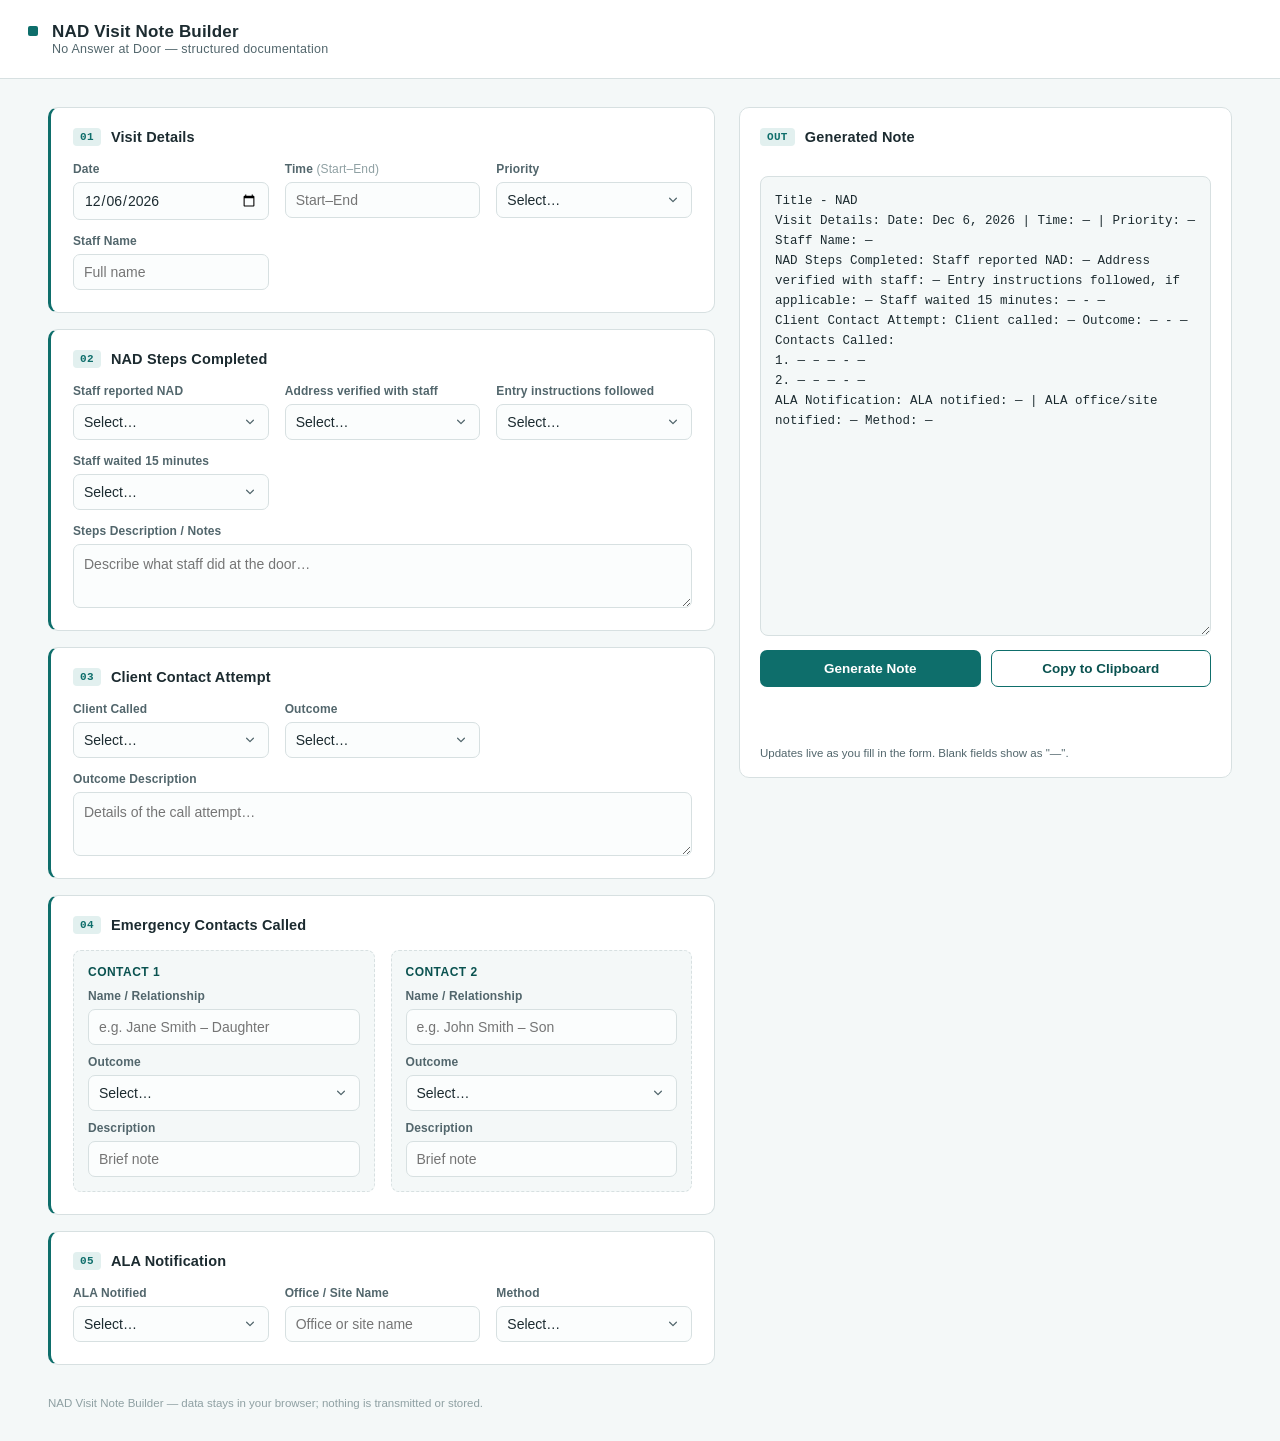
==== index.html @ 93c6d4fe "Add NAD Visit Note Builder HTML application" ====
<!DOCTYPE html>
<html lang="en">
<head>
<meta charset="UTF-8">
<meta name="viewport" content="width=device-width, initial-scale=1.0">
<title>NAD Visit Note Builder</title>
<style>
  :root {
    --ink: #1c2b30;
    --ink-soft: #52666c;
    --line: #d7e0e1;
    --line-soft: #e8eeee;
    --paper: #f4f8f8;
    --card: #ffffff;
    --accent: #0e6e6b;
    --accent-dark: #0a5250;
    --accent-soft: #e2f0ef;
    --amber: #b5762b;
    --focus: #1a8f8b;
    --mono: "SFMono-Regular", Consolas, "Liberation Mono", Menlo, monospace;
    --sans: -apple-system, BlinkMacSystemFont, "Segoe UI", Roboto, "Helvetica Neue", Arial, sans-serif;
  }

  * { box-sizing: border-box; }

  html, body {
    margin: 0;
    padding: 0;
    background: var(--paper);
    color: var(--ink);
    font-family: var(--sans);
    -webkit-font-smoothing: antialiased;
  }

  body {
    min-height: 100vh;
  }

  header.app-header {
    background: var(--card);
    border-bottom: 1px solid var(--line);
    padding: 22px 28px;
    display: flex;
    align-items: baseline;
    gap: 14px;
    position: sticky;
    top: 0;
    z-index: 20;
  }

  header.app-header .mark {
    width: 10px;
    height: 10px;
    border-radius: 2px;
    background: var(--accent);
    flex-shrink: 0;
    transform: translateY(-1px);
  }

  header.app-header h1 {
    font-size: 17px;
    font-weight: 700;
    letter-spacing: 0.01em;
    margin: 0;
  }

  header.app-header .sub {
    font-size: 12.5px;
    color: var(--ink-soft);
    letter-spacing: 0.02em;
  }

  main {
    max-width: 1240px;
    margin: 0 auto;
    padding: 28px;
    display: grid;
    grid-template-columns: minmax(0, 1.15fr) minmax(360px, 0.85fr);
    gap: 24px;
    align-items: start;
  }

  form {
    display: flex;
    flex-direction: column;
    gap: 16px;
  }

  section.card {
    background: var(--card);
    border: 1px solid var(--line);
    border-radius: 10px;
    padding: 20px 22px 22px;
    position: relative;
    border-left: 3px solid var(--accent);
  }

  .eyebrow {
    display: flex;
    align-items: center;
    gap: 10px;
    margin-bottom: 16px;
  }

  .eyebrow .num {
    font-family: var(--mono);
    font-size: 11px;
    font-weight: 700;
    color: var(--accent);
    background: var(--accent-soft);
    border-radius: 4px;
    padding: 3px 7px;
    letter-spacing: 0.03em;
  }

  .eyebrow h2 {
    font-size: 14.5px;
    font-weight: 700;
    margin: 0;
    letter-spacing: 0.01em;
  }

  .field-grid {
    display: grid;
    grid-template-columns: repeat(auto-fit, minmax(190px, 1fr));
    gap: 14px 16px;
  }

  .field {
    display: flex;
    flex-direction: column;
    gap: 6px;
    min-width: 0;
  }

  .field.full {
    grid-column: 1 / -1;
  }

  .field label {
    font-size: 12px;
    font-weight: 600;
    color: var(--ink-soft);
    letter-spacing: 0.01em;
  }

  .field .hint {
    font-weight: 400;
    color: #8fa0a3;
    text-transform: none;
  }

  input[type="text"],
  input[type="date"],
  select,
  textarea {
    font-family: var(--sans);
    font-size: 14px;
    color: var(--ink);
    background: #fbfdfd;
    border: 1px solid var(--line);
    border-radius: 7px;
    padding: 9px 10px;
    width: 100%;
    transition: border-color 0.15s ease, box-shadow 0.15s ease, background 0.15s ease;
  }

  textarea {
    resize: vertical;
    min-height: 64px;
    line-height: 1.45;
  }

  input:hover, select:hover, textarea:hover {
    border-color: #b7c6c7;
  }

  input:focus, select:focus, textarea:focus {
    outline: none;
    border-color: var(--focus);
    background: #ffffff;
    box-shadow: 0 0 0 3px rgba(26, 143, 139, 0.14);
  }

  select {
    appearance: none;
    -webkit-appearance: none;
    background-image: url("data:image/svg+xml;utf8,<svg xmlns='http://www.w3.org/2000/svg' viewBox='0 0 20 20' fill='%2352666c'><path fill-rule='evenodd' d='M5.23 7.21a.75.75 0 011.06.02L10 10.94l3.71-3.71a.75.75 0 111.06 1.06l-4.24 4.25a.75.75 0 01-1.06 0L5.21 8.29a.75.75 0 01.02-1.08z' clip-rule='evenodd'/></svg>");
    background-repeat: no-repeat;
    background-position: right 10px center;
    background-size: 16px;
    padding-right: 30px;
    cursor: pointer;
  }

  .contact-pair {
    display: grid;
    grid-template-columns: repeat(auto-fit, minmax(300px, 1fr));
    gap: 16px;
  }

  .contact-block {
    background: var(--paper);
    border: 1px dashed var(--line);
    border-radius: 8px;
    padding: 14px;
    display: flex;
    flex-direction: column;
    gap: 10px;
  }

  .contact-block .contact-title {
    font-size: 12px;
    font-weight: 700;
    color: var(--accent-dark);
    text-transform: uppercase;
    letter-spacing: 0.04em;
  }

  /* Output panel */
  .output-col {
    position: sticky;
    top: 92px;
    display: flex;
    flex-direction: column;
    gap: 14px;
  }

  .output-panel {
    background: var(--card);
    border: 1px solid var(--line);
    border-radius: 10px;
    padding: 20px 20px 18px;
    display: flex;
    flex-direction: column;
    gap: 14px;
  }

  .output-panel .eyebrow h2 { font-size: 14.5px; }

  #noteOutput {
    width: 100%;
    min-height: 460px;
    max-height: 640px;
    font-family: var(--mono);
    font-size: 12.5px;
    line-height: 1.6;
    color: var(--ink);
    background: #0f2323;
    background: var(--paper);
    border: 1px solid var(--line);
    border-radius: 8px;
    padding: 14px;
    white-space: pre-wrap;
    resize: vertical;
  }

  #noteOutput:focus {
    outline: none;
    border-color: var(--focus);
    box-shadow: 0 0 0 3px rgba(26, 143, 139, 0.14);
  }

  .btn-row {
    display: flex;
    gap: 10px;
    flex-wrap: wrap;
  }

  button {
    font-family: var(--sans);
    font-size: 13.5px;
    font-weight: 600;
    border-radius: 7px;
    padding: 10px 16px;
    border: 1px solid transparent;
    cursor: pointer;
    transition: transform 0.08s ease, background 0.15s ease, border-color 0.15s ease;
    flex: 1;
  }

  button:active { transform: translateY(1px); }

  .btn-primary {
    background: var(--accent);
    color: #ffffff;
  }

  .btn-primary:hover { background: var(--accent-dark); }

  .btn-secondary {
    background: #ffffff;
    color: var(--accent-dark);
    border-color: var(--accent);
  }

  .btn-secondary:hover { background: var(--accent-soft); }

  button:focus-visible, select:focus-visible, input:focus-visible, textarea:focus-visible {
    outline: 3px solid var(--focus);
    outline-offset: 1px;
  }

  .copy-feedback {
    font-size: 12.5px;
    font-weight: 600;
    color: var(--accent-dark);
    background: var(--accent-soft);
    border: 1px solid var(--accent);
    border-radius: 6px;
    padding: 8px 10px;
    text-align: center;
    opacity: 0;
    transform: translateY(-4px);
    transition: opacity 0.18s ease, transform 0.18s ease;
    pointer-events: none;
  }

  .copy-feedback.show {
    opacity: 1;
    transform: translateY(0);
  }

  .status-note {
    font-size: 11.5px;
    color: var(--ink-soft);
  }

  footer {
    max-width: 1240px;
    margin: 0 auto;
    padding: 4px 28px 32px;
    font-size: 11.5px;
    color: #8fa0a3;
  }

  @media (max-width: 920px) {
    main {
      grid-template-columns: 1fr;
      padding: 18px;
      gap: 18px;
    }
    .output-col {
      position: static;
    }
    header.app-header {
      padding: 16px 18px;
    }
    #noteOutput {
      min-height: 320px;
    }
  }

  @media (prefers-reduced-motion: reduce) {
    * { transition: none !important; }
  }
</style>
</head>
<body>

<header class="app-header">
  <span class="mark" aria-hidden="true"></span>
  <div>
    <h1>NAD Visit Note Builder</h1>
    <div class="sub">No Answer at Door — structured documentation</div>
  </div>
</header>

<main>
  <form id="nadForm" autocomplete="off">

    <section class="card">
      <div class="eyebrow"><span class="num">01</span><h2>Visit Details</h2></div>
      <div class="field-grid">
        <div class="field">
          <label for="visitDate">Date</label>
          <input type="date" id="visitDate" name="visitDate">
        </div>
        <div class="field">
          <label for="visitTime">Time <span class="hint">(Start–End)</span></label>
          <input type="text" id="visitTime" name="visitTime" placeholder="Start–End">
        </div>
        <div class="field">
          <label for="priority">Priority</label>
          <select id="priority" name="priority">
            <option value="">Select…</option>
            <option>P1</option>
            <option>P2</option>
            <option>P3</option>
            <option>ESS</option>
            <option>LPN</option>
          </select>
        </div>
        <div class="field">
          <label for="staffName">Staff Name</label>
          <input type="text" id="staffName" name="staffName" placeholder="Full name">
        </div>
      </div>
    </section>

    <section class="card">
      <div class="eyebrow"><span class="num">02</span><h2>NAD Steps Completed</h2></div>
      <div class="field-grid">
        <div class="field">
          <label for="nadReported">Staff reported NAD</label>
          <select id="nadReported" name="nadReported">
            <option value="">Select…</option>
            <option>Yes</option>
            <option>No</option>
          </select>
        </div>
        <div class="field">
          <label for="addressVerified">Address verified with staff</label>
          <select id="addressVerified" name="addressVerified">
            <option value="">Select…</option>
            <option>Yes</option>
            <option>No</option>
          </select>
        </div>
        <div class="field">
          <label for="entryInstructions">Entry instructions followed</label>
          <select id="entryInstructions" name="entryInstructions">
            <option value="">Select…</option>
            <option>Yes</option>
            <option>No</option>
            <option>N/A</option>
          </select>
        </div>
        <div class="field">
          <label for="waited15">Staff waited 15 minutes</label>
          <select id="waited15" name="waited15">
            <option value="">Select…</option>
            <option>Yes</option>
            <option>No</option>
            <option>Unable to confirm</option>
          </select>
        </div>
        <div class="field full">
          <label for="stepsNotes">Steps Description / Notes</label>
          <textarea id="stepsNotes" name="stepsNotes" placeholder="Describe what staff did at the door…"></textarea>
        </div>
      </div>
    </section>

    <section class="card">
      <div class="eyebrow"><span class="num">03</span><h2>Client Contact Attempt</h2></div>
      <div class="field-grid">
        <div class="field">
          <label for="clientCalled">Client Called</label>
          <select id="clientCalled" name="clientCalled">
            <option value="">Select…</option>
            <option>Yes</option>
            <option>No</option>
          </select>
        </div>
        <div class="field">
          <label for="clientOutcome">Outcome</label>
          <select id="clientOutcome" name="clientOutcome">
            <option value="">Select…</option>
            <option>Answered</option>
            <option>No answer</option>
            <option>VM left</option>
            <option>Unable to leave VM</option>
          </select>
        </div>
        <div class="field full">
          <label for="clientOutcomeDesc">Outcome Description</label>
          <textarea id="clientOutcomeDesc" name="clientOutcomeDesc" placeholder="Details of the call attempt…"></textarea>
        </div>
      </div>
    </section>

    <section class="card">
      <div class="eyebrow"><span class="num">04</span><h2>Emergency Contacts Called</h2></div>
      <div class="contact-pair">
        <div class="contact-block">
          <div class="contact-title">Contact 1</div>
          <div class="field">
            <label for="c1Name">Name / Relationship</label>
            <input type="text" id="c1Name" name="c1Name" placeholder="e.g. Jane Smith – Daughter">
          </div>
          <div class="field">
            <label for="c1Outcome">Outcome</label>
            <select id="c1Outcome" name="c1Outcome">
              <option value="">Select…</option>
              <option>Answered</option>
              <option>No answer</option>
              <option>VM left</option>
              <option>Unable to leave VM</option>
            </select>
          </div>
          <div class="field">
            <label for="c1Desc">Description</label>
            <input type="text" id="c1Desc" name="c1Desc" placeholder="Brief note">
          </div>
        </div>
        <div class="contact-block">
          <div class="contact-title">Contact 2</div>
          <div class="field">
            <label for="c2Name">Name / Relationship</label>
            <input type="text" id="c2Name" name="c2Name" placeholder="e.g. John Smith – Son">
          </div>
          <div class="field">
            <label for="c2Outcome">Outcome</label>
            <select id="c2Outcome" name="c2Outcome">
              <option value="">Select…</option>
              <option>Answered</option>
              <option>No answer</option>
              <option>VM left</option>
              <option>Unable to leave VM</option>
            </select>
          </div>
          <div class="field">
            <label for="c2Desc">Description</label>
            <input type="text" id="c2Desc" name="c2Desc" placeholder="Brief note">
          </div>
        </div>
      </div>
    </section>

    <section class="card">
      <div class="eyebrow"><span class="num">05</span><h2>ALA Notification</h2></div>
      <div class="field-grid">
        <div class="field">
          <label for="alaNotified">ALA Notified</label>
          <select id="alaNotified" name="alaNotified">
            <option value="">Select…</option>
            <option>Yes</option>
            <option>No</option>
          </select>
        </div>
        <div class="field">
          <label for="alaOffice">Office / Site Name</label>
          <input type="text" id="alaOffice" name="alaOffice" placeholder="Office or site name">
        </div>
        <div class="field">
          <label for="alaMethod">Method</label>
          <select id="alaMethod" name="alaMethod">
            <option value="">Select…</option>
            <option>Call</option>
            <option>VM left</option>
            <option>Fax</option>
            <option>N/A</option>
          </select>
        </div>
      </div>
    </section>

  </form>

  <div class="output-col">
    <div class="output-panel">
      <div class="eyebrow"><span class="num">OUT</span><h2>Generated Note</h2></div>
      <textarea id="noteOutput" readonly aria-label="Generated NAD note"></textarea>
      <div class="btn-row">
        <button type="button" id="generateBtn" class="btn-primary">Generate Note</button>
        <button type="button" id="copyBtn" class="btn-secondary">Copy to Clipboard</button>
      </div>
      <div id="copyFeedback" class="copy-feedback" role="status" aria-live="polite">Copied to clipboard!</div>
      <div class="status-note">Updates live as you fill in the form. Blank fields show as "—".</div>
    </div>
  </div>
</main>

<footer>NAD Visit Note Builder — data stays in your browser; nothing is transmitted or stored.</footer>

<script>
(function () {
  "use strict";

  const form = document.getElementById("nadForm");
  const output = document.getElementById("noteOutput");
  const generateBtn = document.getElementById("generateBtn");
  const copyBtn = document.getElementById("copyBtn");
  const copyFeedback = document.getElementById("copyFeedback");

  const dash = "—";

  function val(id) {
    const el = document.getElementById(id);
    if (!el) return "";
    return el.value.trim();
  }

  function orDash(s) {
    return s && s.length ? s : dash;
  }

  function formatDate(raw) {
    if (!raw) return dash;
    // raw is YYYY-MM-DD from <input type="date">
    const parts = raw.split("-");
    if (parts.length !== 3) return raw;
    const [y, m, d] = parts;
    const months = ["Jan", "Feb", "Mar", "Apr", "May", "Jun", "Jul", "Aug", "Sep", "Oct", "Nov", "Dec"];
    const mi = parseInt(m, 10) - 1;
    if (mi < 0 || mi > 11) return raw;
    return `${months[mi]} ${parseInt(d, 10)}, ${y}`;
  }

  function formatContact(name, outcome, desc) {
    const hasAny = name || outcome || desc;
    if (!hasAny) return `${dash} – ${dash} - ${dash}`;
    return `${orDash(name)} – ${orDash(outcome)} - ${orDash(desc)}`;
  }

  function generateNote() {
    const date = formatDate(val("visitDate"));
    const time = orDash(val("visitTime"));
    const priority = orDash(val("priority"));
    const staffName = orDash(val("staffName"));

    const nadReported = orDash(val("nadReported"));
    const addressVerified = orDash(val("addressVerified"));
    const entryInstructions = orDash(val("entryInstructions"));
    const waited15 = orDash(val("waited15"));
    const stepsNotes = orDash(val("stepsNotes"));

    const clientCalled = orDash(val("clientCalled"));
    const clientOutcome = orDash(val("clientOutcome"));
    const clientOutcomeDesc = orDash(val("clientOutcomeDesc"));

    const c1 = formatContact(val("c1Name"), val("c1Outcome"), val("c1Desc"));
    const c2 = formatContact(val("c2Name"), val("c2Outcome"), val("c2Desc"));

    const alaNotified = orDash(val("alaNotified"));
    const alaOffice = orDash(val("alaOffice"));
    const alaMethod = orDash(val("alaMethod"));

    const lines = [
      "Title - NAD",
      `Visit Details: Date: ${date} | Time: ${time} | Priority: ${priority}`,
      `Staff Name: ${staffName}`,
      `NAD Steps Completed: Staff reported NAD: ${nadReported} Address verified with staff: ${addressVerified} Entry instructions followed, if applicable: ${entryInstructions} Staff waited 15 minutes: ${waited15} - ${stepsNotes}`,
      `Client Contact Attempt: Client called: ${clientCalled} Outcome: ${clientOutcome} - ${clientOutcomeDesc}`,
      "Contacts Called:",
      `1. ${c1}`,
      `2. ${c2}`,
      `ALA Notification: ALA notified: ${alaNotified} | ALA office/site notified: ${alaOffice} Method: ${alaMethod}`
    ];

    output.value = lines.join("\n");
  }

  function copyToClipboard() {
    if (!output.value) {
      generateNote();
    }
    const text = output.value;

    function showFeedback() {
      copyFeedback.classList.add("show");
      clearTimeout(showFeedback._t);
      showFeedback._t = setTimeout(() => {
        copyFeedback.classList.remove("show");
      }, 2200);
    }

    if (navigator.clipboard && navigator.clipboard.writeText) {
      navigator.clipboard.writeText(text).then(showFeedback).catch(() => {
        fallbackCopy(text, showFeedback);
      });
    } else {
      fallbackCopy(text, showFeedback);
    }
  }

  function fallbackCopy(text, cb) {
    output.removeAttribute("readonly");
    output.focus();
    output.select();
    try {
      document.execCommand("copy");
      cb();
    } catch (e) {
      /* no-op: clipboard unavailable */
    } finally {
      output.setAttribute("readonly", "true");
    }
  }

  // Default date to today
  const dateInput = document.getElementById("visitDate");
  const today = new Date();
  const yyyy = today.getFullYear();
  const mm = String(today.getMonth() + 1).padStart(2, "0");
  const dd = String(today.getDate()).padStart(2, "0");
  dateInput.value = `${yyyy}-${mm}-${dd}`;

  // Live updates on any form change/input
  form.addEventListener("input", generateNote);
  form.addEventListener("change", generateNote);

  generateBtn.addEventListener("click", generateNote);
  copyBtn.addEventListener("click", copyToClipboard);

  // Initial render
  generateNote();
})();
</script>

</body>
</html>
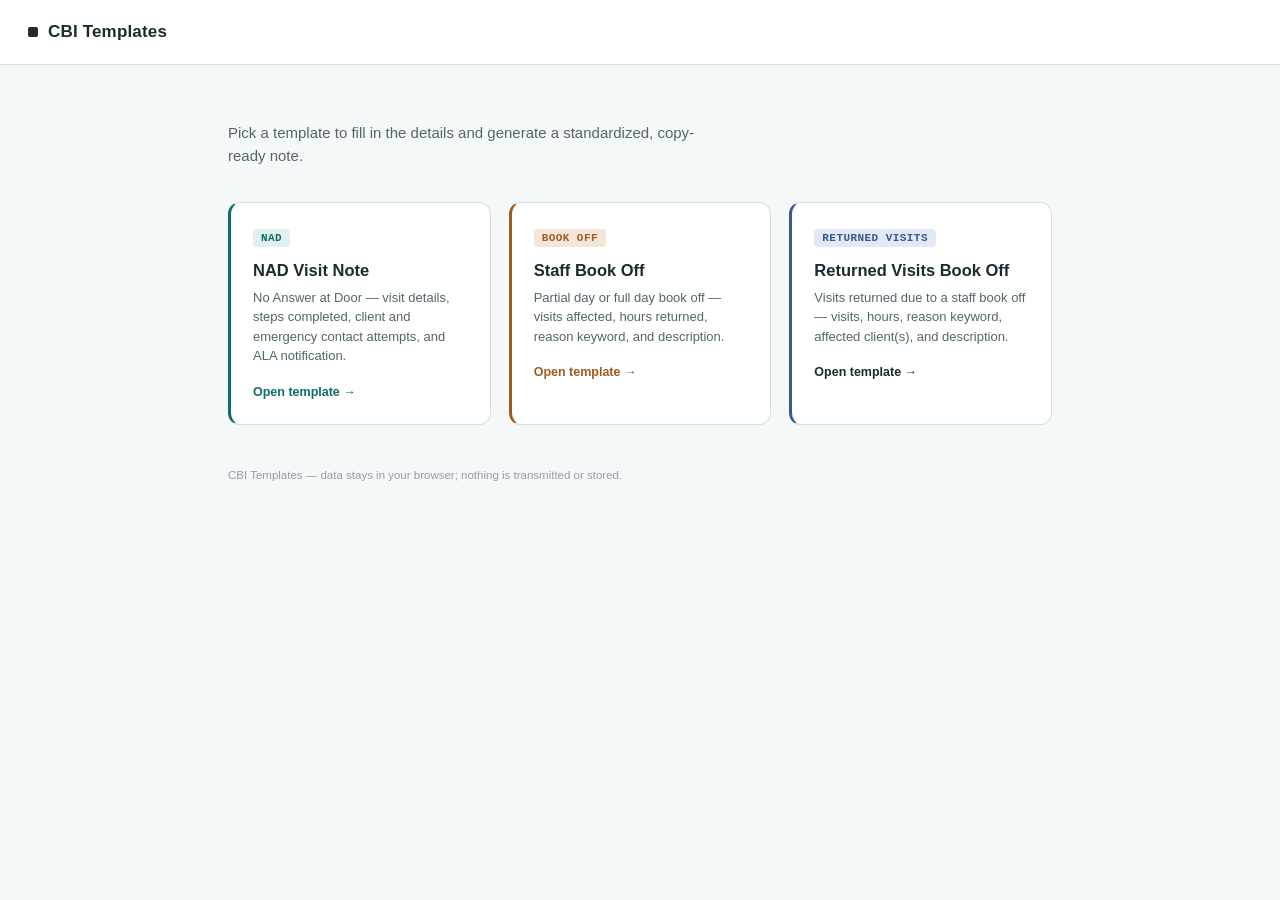
==== commit 993590d1: "Added 2 more templates" ====
--- a/index.html
+++ b/index.html
@@ -3,22 +3,23 @@
 <head>
 <meta charset="UTF-8">
 <meta name="viewport" content="width=device-width, initial-scale=1.0">
-<title>NAD Visit Note Builder</title>
+<title>CBI Templates — Note Generators for CBI Operators</title>
+<meta name="description" content="CBI Templates: pick a note template — NAD (No Answer at Door) or Staff Book Off — and generate a standardized, copy-ready note.">
 <style>
   :root {
     --ink: #1c2b30;
     --ink-soft: #52666c;
     --line: #d7e0e1;
-    --line-soft: #e8eeee;
     --paper: #f4f8f8;
     --card: #ffffff;
-    --accent: #0e6e6b;
-    --accent-dark: #0a5250;
-    --accent-soft: #e2f0ef;
-    --amber: #b5762b;
-    --focus: #1a8f8b;
+    --nad: #0e6e6b;
+    --nad-soft: #e2f0ef;
+    --bookoff: #a15b1f;
+    --bookoff-soft: #f4e7da;
+    --returned: #3a5a8c;
+    --returned-soft: #e2e8f4;
+    --sans: -apple-system, BlinkMacSystemFont, "Segoe UI", Roboto, "Helvetica Neue", Arial, sans-serif;
     --mono: "SFMono-Regular", Consolas, "Liberation Mono", Menlo, monospace;
-    --sans: -apple-system, BlinkMacSystemFont, "Segoe UI", Roboto, "Helvetica Neue", Arial, sans-serif;
   }
 
   * { box-sizing: border-box; }
@@ -30,9 +31,6 @@
     color: var(--ink);
     font-family: var(--sans);
     -webkit-font-smoothing: antialiased;
-  }
-
-  body {
     min-height: 100vh;
   }
 
@@ -41,318 +39,118 @@
     border-bottom: 1px solid var(--line);
     padding: 22px 28px;
     display: flex;
-    align-items: baseline;
-    gap: 14px;
-    position: sticky;
-    top: 0;
-    z-index: 20;
+    align-items: center;
+    gap: 10px;
   }
 
   header.app-header .mark {
     width: 10px;
     height: 10px;
     border-radius: 2px;
-    background: var(--accent);
+    background: var(--ink);
     flex-shrink: 0;
-    transform: translateY(-1px);
   }
 
   header.app-header h1 {
     font-size: 17px;
     font-weight: 700;
-    letter-spacing: 0.01em;
-    margin: 0;
-  }
-
-  header.app-header .sub {
-    font-size: 12.5px;
-    color: var(--ink-soft);
-    letter-spacing: 0.02em;
-  }
-
-  main {
-    max-width: 1240px;
-    margin: 0 auto;
-    padding: 28px;
-    display: grid;
-    grid-template-columns: minmax(0, 1.15fr) minmax(360px, 0.85fr);
-    gap: 24px;
-    align-items: start;
-  }
-
-  form {
-    display: flex;
-    flex-direction: column;
-    gap: 16px;
-  }
-
-  section.card {
-    background: var(--card);
-    border: 1px solid var(--line);
-    border-radius: 10px;
-    padding: 20px 22px 22px;
-    position: relative;
-    border-left: 3px solid var(--accent);
-  }
-
-  .eyebrow {
-    display: flex;
-    align-items: center;
-    gap: 10px;
-    margin-bottom: 16px;
-  }
-
-  .eyebrow .num {
-    font-family: var(--mono);
-    font-size: 11px;
-    font-weight: 700;
-    color: var(--accent);
-    background: var(--accent-soft);
-    border-radius: 4px;
-    padding: 3px 7px;
-    letter-spacing: 0.03em;
-  }
-
-  .eyebrow h2 {
-    font-size: 14.5px;
-    font-weight: 700;
     margin: 0;
     letter-spacing: 0.01em;
   }
 
-  .field-grid {
-    display: grid;
-    grid-template-columns: repeat(auto-fit, minmax(190px, 1fr));
-    gap: 14px 16px;
+  main {
+    max-width: 880px;
+    margin: 0 auto;
+    padding: 56px 28px 40px;
   }
 
-  .field {
-    display: flex;
-    flex-direction: column;
-    gap: 6px;
-    min-width: 0;
+  main > p.lede {
+    font-size: 15px;
+    color: var(--ink-soft);
+    max-width: 56ch;
+    margin: 0 0 34px;
+    line-height: 1.55;
   }
 
-  .field.full {
-    grid-column: 1 / -1;
+  .template-grid {
+    display: grid;
+    grid-template-columns: repeat(auto-fit, minmax(260px, 1fr));
+    gap: 18px;
   }
 
-  .field label {
-    font-size: 12px;
-    font-weight: 600;
-    color: var(--ink-soft);
-    letter-spacing: 0.01em;
+  a.template-card {
+    display: block;
+    background: var(--card);
+    border: 1px solid var(--line);
+    border-radius: 12px;
+    padding: 24px 22px;
+    text-decoration: none;
+    color: inherit;
+    transition: transform 0.12s ease, border-color 0.12s ease, box-shadow 0.12s ease;
   }
 
-  .field .hint {
-    font-weight: 400;
-    color: #8fa0a3;
-    text-transform: none;
+  a.template-card:hover {
+    transform: translateY(-2px);
+    box-shadow: 0 8px 24px rgba(28, 43, 48, 0.08);
   }
 
-  input[type="text"],
-  input[type="date"],
-  select,
-  textarea {
-    font-family: var(--sans);
-    font-size: 14px;
-    color: var(--ink);
-    background: #fbfdfd;
-    border: 1px solid var(--line);
-    border-radius: 7px;
-    padding: 9px 10px;
-    width: 100%;
-    transition: border-color 0.15s ease, box-shadow 0.15s ease, background 0.15s ease;
+  a.template-card:focus-visible {
+    outline: 3px solid var(--ink);
+    outline-offset: 2px;
   }
 
-  textarea {
-    resize: vertical;
-    min-height: 64px;
-    line-height: 1.45;
+  .template-card .eyebrow {
+    font-family: var(--mono);
+    font-size: 11px;
+    font-weight: 700;
+    letter-spacing: 0.04em;
+    border-radius: 4px;
+    padding: 3px 8px;
+    display: inline-block;
+    margin-bottom: 14px;
   }
 
-  input:hover, select:hover, textarea:hover {
-    border-color: #b7c6c7;
+  a.card-nad { border-left: 3px solid var(--nad); }
+  a.card-nad .eyebrow { background: var(--nad-soft); color: var(--nad); }
+
+  a.card-bookoff { border-left: 3px solid var(--bookoff); }
+  a.card-bookoff .eyebrow { background: var(--bookoff-soft); color: var(--bookoff); }
+
+  a.card-returned { border-left: 3px solid var(--returned); }
+  a.card-returned .eyebrow { background: var(--returned-soft); color: var(--returned); }
+
+  .template-card h2 {
+    font-size: 16.5px;
+    font-weight: 700;
+    margin: 0 0 8px;
   }
 
-  input:focus, select:focus, textarea:focus {
-    outline: none;
-    border-color: var(--focus);
-    background: #ffffff;
-    box-shadow: 0 0 0 3px rgba(26, 143, 139, 0.14);
+  .template-card p {
+    font-size: 13px;
+    color: var(--ink-soft);
+    line-height: 1.5;
+    margin: 0 0 16px;
   }
 
-  select {
-    appearance: none;
-    -webkit-appearance: none;
-    background-image: url("data:image/svg+xml;utf8,<svg xmlns='http://www.w3.org/2000/svg' viewBox='0 0 20 20' fill='%2352666c'><path fill-rule='evenodd' d='M5.23 7.21a.75.75 0 011.06.02L10 10.94l3.71-3.71a.75.75 0 111.06 1.06l-4.24 4.25a.75.75 0 01-1.06 0L5.21 8.29a.75.75 0 01.02-1.08z' clip-rule='evenodd'/></svg>");
-    background-repeat: no-repeat;
-    background-position: right 10px center;
-    background-size: 16px;
-    padding-right: 30px;
-    cursor: pointer;
+  .template-card .go {
+    font-size: 12.5px;
+    font-weight: 600;
   }
 
-  .contact-pair {
-    display: grid;
-    grid-template-columns: repeat(auto-fit, minmax(300px, 1fr));
-    gap: 16px;
-  }
-
-  .contact-block {
-    background: var(--paper);
-    border: 1px dashed var(--line);
-    border-radius: 8px;
-    padding: 14px;
-    display: flex;
-    flex-direction: column;
-    gap: 10px;
-  }
-
-  .contact-block .contact-title {
-    font-size: 12px;
-    font-weight: 700;
-    color: var(--accent-dark);
-    text-transform: uppercase;
-    letter-spacing: 0.04em;
-  }
-
-  /* Output panel */
-  .output-col {
-    position: sticky;
-    top: 92px;
-    display: flex;
-    flex-direction: column;
-    gap: 14px;
-  }
-
-  .output-panel {
-    background: var(--card);
-    border: 1px solid var(--line);
-    border-radius: 10px;
-    padding: 20px 20px 18px;
-    display: flex;
-    flex-direction: column;
-    gap: 14px;
-  }
-
-  .output-panel .eyebrow h2 { font-size: 14.5px; }
-
-  #noteOutput {
-    width: 100%;
-    min-height: 460px;
-    max-height: 640px;
-    font-family: var(--mono);
-    font-size: 12.5px;
-    line-height: 1.6;
-    color: var(--ink);
-    background: #0f2323;
-    background: var(--paper);
-    border: 1px solid var(--line);
-    border-radius: 8px;
-    padding: 14px;
-    white-space: pre-wrap;
-    resize: vertical;
-  }
-
-  #noteOutput:focus {
-    outline: none;
-    border-color: var(--focus);
-    box-shadow: 0 0 0 3px rgba(26, 143, 139, 0.14);
-  }
-
-  .btn-row {
-    display: flex;
-    gap: 10px;
-    flex-wrap: wrap;
-  }
-
-  button {
-    font-family: var(--sans);
-    font-size: 13.5px;
-    font-weight: 600;
-    border-radius: 7px;
-    padding: 10px 16px;
-    border: 1px solid transparent;
-    cursor: pointer;
-    transition: transform 0.08s ease, background 0.15s ease, border-color 0.15s ease;
-    flex: 1;
-  }
-
-  button:active { transform: translateY(1px); }
-
-  .btn-primary {
-    background: var(--accent);
-    color: #ffffff;
-  }
-
-  .btn-primary:hover { background: var(--accent-dark); }
-
-  .btn-secondary {
-    background: #ffffff;
-    color: var(--accent-dark);
-    border-color: var(--accent);
-  }
-
-  .btn-secondary:hover { background: var(--accent-soft); }
-
-  button:focus-visible, select:focus-visible, input:focus-visible, textarea:focus-visible {
-    outline: 3px solid var(--focus);
-    outline-offset: 1px;
-  }
-
-  .copy-feedback {
-    font-size: 12.5px;
-    font-weight: 600;
-    color: var(--accent-dark);
-    background: var(--accent-soft);
-    border: 1px solid var(--accent);
-    border-radius: 6px;
-    padding: 8px 10px;
-    text-align: center;
-    opacity: 0;
-    transform: translateY(-4px);
-    transition: opacity 0.18s ease, transform 0.18s ease;
-    pointer-events: none;
-  }
-
-  .copy-feedback.show {
-    opacity: 1;
-    transform: translateY(0);
-  }
-
-  .status-note {
-    font-size: 11.5px;
-    color: var(--ink-soft);
-  }
+  a.card-nad .go { color: var(--nad); }
+  a.card-bookoff .go { color: var(--bookoff); }
 
   footer {
-    max-width: 1240px;
+    max-width: 880px;
     margin: 0 auto;
     padding: 4px 28px 32px;
     font-size: 11.5px;
     color: #8fa0a3;
   }
 
-  @media (max-width: 920px) {
-    main {
-      grid-template-columns: 1fr;
-      padding: 18px;
-      gap: 18px;
-    }
-    .output-col {
-      position: static;
-    }
-    header.app-header {
-      padding: 16px 18px;
-    }
-    #noteOutput {
-      min-height: 320px;
-    }
-  }
-
-  @media (prefers-reduced-motion: reduce) {
-    * { transition: none !important; }
+  @media (max-width: 600px) {
+    main { padding: 36px 18px 30px; }
+    header.app-header { padding: 16px 18px; }
   }
 </style>
 </head>
@@ -360,344 +158,37 @@
 
 <header class="app-header">
   <span class="mark" aria-hidden="true"></span>
-  <div>
-    <h1>NAD Visit Note Builder</h1>
-    <div class="sub">No Answer at Door — structured documentation</div>
-  </div>
+  <h1>CBI Templates</h1>
 </header>
 
 <main>
-  <form id="nadForm" autocomplete="off">
+  <p class="lede">Pick a template to fill in the details and generate a standardized, copy-ready note.</p>
 
-    <section class="card">
-      <div class="eyebrow"><span class="num">01</span><h2>Visit Details</h2></div>
-      <div class="field-grid">
-        <div class="field">
-          <label for="visitDate">Date</label>
-          <input type="date" id="visitDate" name="visitDate">
-        </div>
-        <div class="field">
-          <label for="visitTime">Time <span class="hint">(Start–End)</span></label>
-          <input type="text" id="visitTime" name="visitTime" placeholder="Start–End">
-        </div>
-        <div class="field">
-          <label for="priority">Priority</label>
-          <select id="priority" name="priority">
-            <option value="">Select…</option>
-            <option>P1</option>
-            <option>P2</option>
-            <option>P3</option>
-            <option>ESS</option>
-            <option>LPN</option>
-          </select>
-        </div>
-        <div class="field">
-          <label for="staffName">Staff Name</label>
-          <input type="text" id="staffName" name="staffName" placeholder="Full name">
-        </div>
-      </div>
-    </section>
+  <div class="template-grid">
+    <a class="template-card card-nad" href="CBI-NAD-TEMPLATE-BUILDER.html">
+      <span class="eyebrow">NAD</span>
+      <h2>NAD Visit Note</h2>
+      <p>No Answer at Door — visit details, steps completed, client and emergency contact attempts, and ALA notification.</p>
+      <span class="go">Open template &rarr;</span>
+    </a>
 
-    <section class="card">
-      <div class="eyebrow"><span class="num">02</span><h2>NAD Steps Completed</h2></div>
-      <div class="field-grid">
-        <div class="field">
-          <label for="nadReported">Staff reported NAD</label>
-          <select id="nadReported" name="nadReported">
-            <option value="">Select…</option>
-            <option>Yes</option>
-            <option>No</option>
-          </select>
-        </div>
-        <div class="field">
-          <label for="addressVerified">Address verified with staff</label>
-          <select id="addressVerified" name="addressVerified">
-            <option value="">Select…</option>
-            <option>Yes</option>
-            <option>No</option>
-          </select>
-        </div>
-        <div class="field">
-          <label for="entryInstructions">Entry instructions followed</label>
-          <select id="entryInstructions" name="entryInstructions">
-            <option value="">Select…</option>
-            <option>Yes</option>
-            <option>No</option>
-            <option>N/A</option>
-          </select>
-        </div>
-        <div class="field">
-          <label for="waited15">Staff waited 15 minutes</label>
-          <select id="waited15" name="waited15">
-            <option value="">Select…</option>
-            <option>Yes</option>
-            <option>No</option>
-            <option>Unable to confirm</option>
-          </select>
-        </div>
-        <div class="field full">
-          <label for="stepsNotes">Steps Description / Notes</label>
-          <textarea id="stepsNotes" name="stepsNotes" placeholder="Describe what staff did at the door…"></textarea>
-        </div>
-      </div>
-    </section>
+    <a class="template-card card-bookoff" href="book-off-template.html">
+      <span class="eyebrow">BOOK OFF</span>
+      <h2>Staff Book Off</h2>
+      <p>Partial day or full day book off — visits affected, hours returned, reason keyword, and description.</p>
+      <span class="go">Open template &rarr;</span>
+    </a>
 
-    <section class="card">
-      <div class="eyebrow"><span class="num">03</span><h2>Client Contact Attempt</h2></div>
-      <div class="field-grid">
-        <div class="field">
-          <label for="clientCalled">Client Called</label>
-          <select id="clientCalled" name="clientCalled">
-            <option value="">Select…</option>
-            <option>Yes</option>
-            <option>No</option>
-          </select>
-        </div>
-        <div class="field">
-          <label for="clientOutcome">Outcome</label>
-          <select id="clientOutcome" name="clientOutcome">
-            <option value="">Select…</option>
-            <option>Answered</option>
-            <option>No answer</option>
-            <option>VM left</option>
-            <option>Unable to leave VM</option>
-          </select>
-        </div>
-        <div class="field full">
-          <label for="clientOutcomeDesc">Outcome Description</label>
-          <textarea id="clientOutcomeDesc" name="clientOutcomeDesc" placeholder="Details of the call attempt…"></textarea>
-        </div>
-      </div>
-    </section>
-
-    <section class="card">
-      <div class="eyebrow"><span class="num">04</span><h2>Emergency Contacts Called</h2></div>
-      <div class="contact-pair">
-        <div class="contact-block">
-          <div class="contact-title">Contact 1</div>
-          <div class="field">
-            <label for="c1Name">Name / Relationship</label>
-            <input type="text" id="c1Name" name="c1Name" placeholder="e.g. Jane Smith – Daughter">
-          </div>
-          <div class="field">
-            <label for="c1Outcome">Outcome</label>
-            <select id="c1Outcome" name="c1Outcome">
-              <option value="">Select…</option>
-              <option>Answered</option>
-              <option>No answer</option>
-              <option>VM left</option>
-              <option>Unable to leave VM</option>
-            </select>
-          </div>
-          <div class="field">
-            <label for="c1Desc">Description</label>
-            <input type="text" id="c1Desc" name="c1Desc" placeholder="Brief note">
-          </div>
-        </div>
-        <div class="contact-block">
-          <div class="contact-title">Contact 2</div>
-          <div class="field">
-            <label for="c2Name">Name / Relationship</label>
-            <input type="text" id="c2Name" name="c2Name" placeholder="e.g. John Smith – Son">
-          </div>
-          <div class="field">
-            <label for="c2Outcome">Outcome</label>
-            <select id="c2Outcome" name="c2Outcome">
-              <option value="">Select…</option>
-              <option>Answered</option>
-              <option>No answer</option>
-              <option>VM left</option>
-              <option>Unable to leave VM</option>
-            </select>
-          </div>
-          <div class="field">
-            <label for="c2Desc">Description</label>
-            <input type="text" id="c2Desc" name="c2Desc" placeholder="Brief note">
-          </div>
-        </div>
-      </div>
-    </section>
-
-    <section class="card">
-      <div class="eyebrow"><span class="num">05</span><h2>ALA Notification</h2></div>
-      <div class="field-grid">
-        <div class="field">
-          <label for="alaNotified">ALA Notified</label>
-          <select id="alaNotified" name="alaNotified">
-            <option value="">Select…</option>
-            <option>Yes</option>
-            <option>No</option>
-          </select>
-        </div>
-        <div class="field">
-          <label for="alaOffice">Office / Site Name</label>
-          <input type="text" id="alaOffice" name="alaOffice" placeholder="Office or site name">
-        </div>
-        <div class="field">
-          <label for="alaMethod">Method</label>
-          <select id="alaMethod" name="alaMethod">
-            <option value="">Select…</option>
-            <option>Call</option>
-            <option>VM left</option>
-            <option>Fax</option>
-            <option>N/A</option>
-          </select>
-        </div>
-      </div>
-    </section>
-
-  </form>
-
-  <div class="output-col">
-    <div class="output-panel">
-      <div class="eyebrow"><span class="num">OUT</span><h2>Generated Note</h2></div>
-      <textarea id="noteOutput" readonly aria-label="Generated NAD note"></textarea>
-      <div class="btn-row">
-        <button type="button" id="generateBtn" class="btn-primary">Generate Note</button>
-        <button type="button" id="copyBtn" class="btn-secondary">Copy to Clipboard</button>
-      </div>
-      <div id="copyFeedback" class="copy-feedback" role="status" aria-live="polite">Copied to clipboard!</div>
-      <div class="status-note">Updates live as you fill in the form. Blank fields show as "—".</div>
-    </div>
+    <a class="template-card card-returned" href="returned-visits-book-off.html">
+      <span class="eyebrow">RETURNED VISITS</span>
+      <h2>Returned Visits Book Off</h2>
+      <p>Visits returned due to a staff book off — visits, hours, reason keyword, affected client(s), and description.</p>
+      <span class="go">Open template &rarr;</span>
+    </a>
   </div>
 </main>
 
-<footer>NAD Visit Note Builder — data stays in your browser; nothing is transmitted or stored.</footer>
-
-<script>
-(function () {
-  "use strict";
-
-  const form = document.getElementById("nadForm");
-  const output = document.getElementById("noteOutput");
-  const generateBtn = document.getElementById("generateBtn");
-  const copyBtn = document.getElementById("copyBtn");
-  const copyFeedback = document.getElementById("copyFeedback");
-
-  const dash = "—";
-
-  function val(id) {
-    const el = document.getElementById(id);
-    if (!el) return "";
-    return el.value.trim();
-  }
-
-  function orDash(s) {
-    return s && s.length ? s : dash;
-  }
-
-  function formatDate(raw) {
-    if (!raw) return dash;
-    // raw is YYYY-MM-DD from <input type="date">
-    const parts = raw.split("-");
-    if (parts.length !== 3) return raw;
-    const [y, m, d] = parts;
-    const months = ["Jan", "Feb", "Mar", "Apr", "May", "Jun", "Jul", "Aug", "Sep", "Oct", "Nov", "Dec"];
-    const mi = parseInt(m, 10) - 1;
-    if (mi < 0 || mi > 11) return raw;
-    return `${months[mi]} ${parseInt(d, 10)}, ${y}`;
-  }
-
-  function formatContact(name, outcome, desc) {
-    const hasAny = name || outcome || desc;
-    if (!hasAny) return `${dash} – ${dash} - ${dash}`;
-    return `${orDash(name)} – ${orDash(outcome)} - ${orDash(desc)}`;
-  }
-
-  function generateNote() {
-    const date = formatDate(val("visitDate"));
-    const time = orDash(val("visitTime"));
-    const priority = orDash(val("priority"));
-    const staffName = orDash(val("staffName"));
-
-    const nadReported = orDash(val("nadReported"));
-    const addressVerified = orDash(val("addressVerified"));
-    const entryInstructions = orDash(val("entryInstructions"));
-    const waited15 = orDash(val("waited15"));
-    const stepsNotes = orDash(val("stepsNotes"));
-
-    const clientCalled = orDash(val("clientCalled"));
-    const clientOutcome = orDash(val("clientOutcome"));
-    const clientOutcomeDesc = orDash(val("clientOutcomeDesc"));
-
-    const c1 = formatContact(val("c1Name"), val("c1Outcome"), val("c1Desc"));
-    const c2 = formatContact(val("c2Name"), val("c2Outcome"), val("c2Desc"));
-
-    const alaNotified = orDash(val("alaNotified"));
-    const alaOffice = orDash(val("alaOffice"));
-    const alaMethod = orDash(val("alaMethod"));
-
-    const lines = [
-      "Title - NAD",
-      `Visit Details: Date: ${date} | Time: ${time} | Priority: ${priority}`,
-      `Staff Name: ${staffName}`,
-      `NAD Steps Completed: Staff reported NAD: ${nadReported} Address verified with staff: ${addressVerified} Entry instructions followed, if applicable: ${entryInstructions} Staff waited 15 minutes: ${waited15} - ${stepsNotes}`,
-      `Client Contact Attempt: Client called: ${clientCalled} Outcome: ${clientOutcome} - ${clientOutcomeDesc}`,
-      "Contacts Called:",
-      `1. ${c1}`,
-      `2. ${c2}`,
-      `ALA Notification: ALA notified: ${alaNotified} | ALA office/site notified: ${alaOffice} Method: ${alaMethod}`
-    ];
-
-    output.value = lines.join("\n");
-  }
-
-  function copyToClipboard() {
-    if (!output.value) {
-      generateNote();
-    }
-    const text = output.value;
-
-    function showFeedback() {
-      copyFeedback.classList.add("show");
-      clearTimeout(showFeedback._t);
-      showFeedback._t = setTimeout(() => {
-        copyFeedback.classList.remove("show");
-      }, 2200);
-    }
-
-    if (navigator.clipboard && navigator.clipboard.writeText) {
-      navigator.clipboard.writeText(text).then(showFeedback).catch(() => {
-        fallbackCopy(text, showFeedback);
-      });
-    } else {
-      fallbackCopy(text, showFeedback);
-    }
-  }
-
-  function fallbackCopy(text, cb) {
-    output.removeAttribute("readonly");
-    output.focus();
-    output.select();
-    try {
-      document.execCommand("copy");
-      cb();
-    } catch (e) {
-      /* no-op: clipboard unavailable */
-    } finally {
-      output.setAttribute("readonly", "true");
-    }
-  }
-
-  // Default date to today
-  const dateInput = document.getElementById("visitDate");
-  const today = new Date();
-  const yyyy = today.getFullYear();
-  const mm = String(today.getMonth() + 1).padStart(2, "0");
-  const dd = String(today.getDate()).padStart(2, "0");
-  dateInput.value = `${yyyy}-${mm}-${dd}`;
-
-  // Live updates on any form change/input
-  form.addEventListener("input", generateNote);
-  form.addEventListener("change", generateNote);
-
-  generateBtn.addEventListener("click", generateNote);
-  copyBtn.addEventListener("click", copyToClipboard);
-
-  // Initial render
-  generateNote();
-})();
-</script>
+<footer>CBI Templates — data stays in your browser; nothing is transmitted or stored.</footer>
 
 </body>
-</html>+</html>
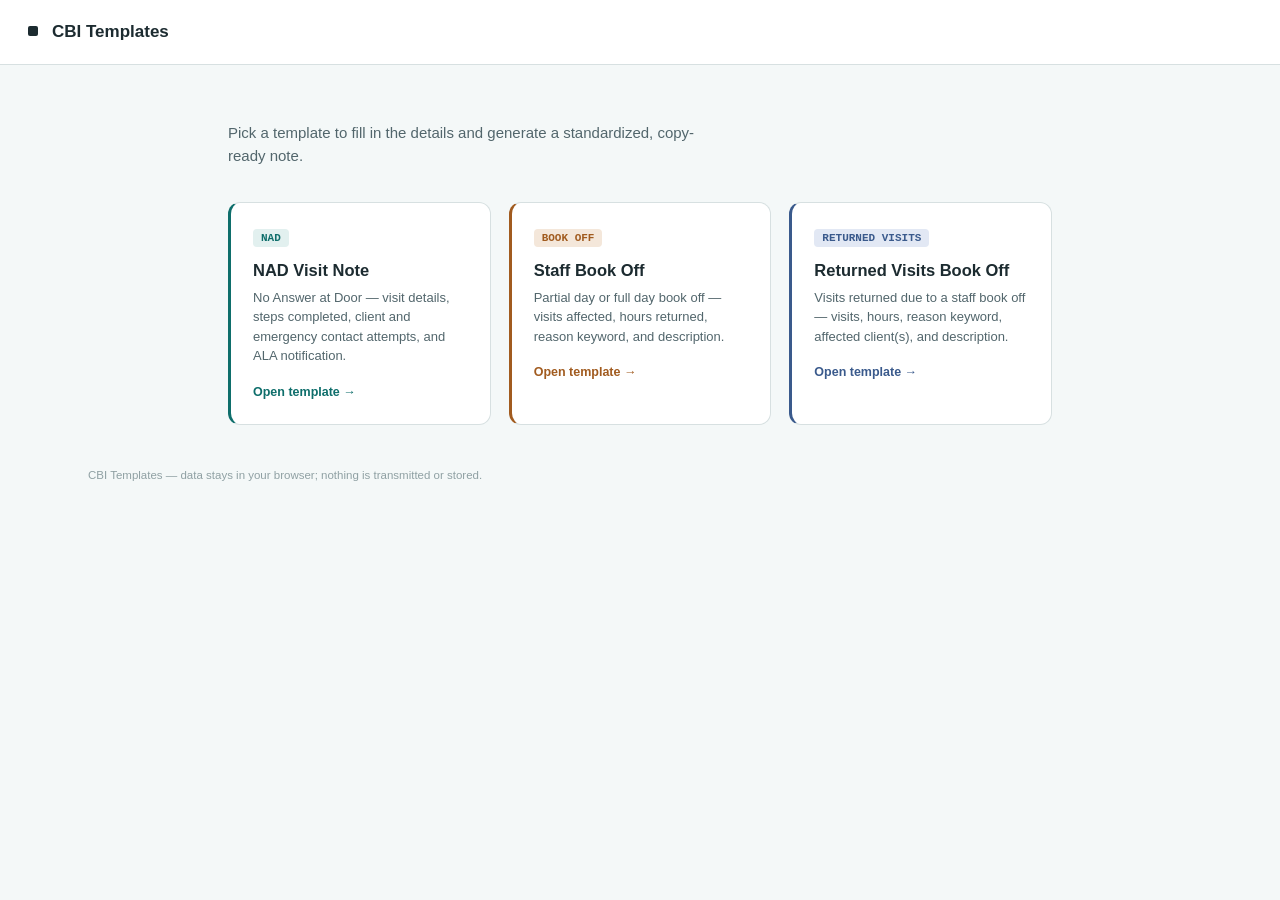
==== commit 3f4e9ab5: "Reconstruct NAD template with rigid Boolean inputs and centralize CSS/JS architecture" ====
--- a/index.html
+++ b/index.html
@@ -5,154 +5,7 @@
 <meta name="viewport" content="width=device-width, initial-scale=1.0">
 <title>CBI Templates — Note Generators for CBI Operators</title>
 <meta name="description" content="CBI Templates: pick a note template — NAD (No Answer at Door) or Staff Book Off — and generate a standardized, copy-ready note.">
-<style>
-  :root {
-    --ink: #1c2b30;
-    --ink-soft: #52666c;
-    --line: #d7e0e1;
-    --paper: #f4f8f8;
-    --card: #ffffff;
-    --nad: #0e6e6b;
-    --nad-soft: #e2f0ef;
-    --bookoff: #a15b1f;
-    --bookoff-soft: #f4e7da;
-    --returned: #3a5a8c;
-    --returned-soft: #e2e8f4;
-    --sans: -apple-system, BlinkMacSystemFont, "Segoe UI", Roboto, "Helvetica Neue", Arial, sans-serif;
-    --mono: "SFMono-Regular", Consolas, "Liberation Mono", Menlo, monospace;
-  }
-
-  * { box-sizing: border-box; }
-
-  html, body {
-    margin: 0;
-    padding: 0;
-    background: var(--paper);
-    color: var(--ink);
-    font-family: var(--sans);
-    -webkit-font-smoothing: antialiased;
-    min-height: 100vh;
-  }
-
-  header.app-header {
-    background: var(--card);
-    border-bottom: 1px solid var(--line);
-    padding: 22px 28px;
-    display: flex;
-    align-items: center;
-    gap: 10px;
-  }
-
-  header.app-header .mark {
-    width: 10px;
-    height: 10px;
-    border-radius: 2px;
-    background: var(--ink);
-    flex-shrink: 0;
-  }
-
-  header.app-header h1 {
-    font-size: 17px;
-    font-weight: 700;
-    margin: 0;
-    letter-spacing: 0.01em;
-  }
-
-  main {
-    max-width: 880px;
-    margin: 0 auto;
-    padding: 56px 28px 40px;
-  }
-
-  main > p.lede {
-    font-size: 15px;
-    color: var(--ink-soft);
-    max-width: 56ch;
-    margin: 0 0 34px;
-    line-height: 1.55;
-  }
-
-  .template-grid {
-    display: grid;
-    grid-template-columns: repeat(auto-fit, minmax(260px, 1fr));
-    gap: 18px;
-  }
-
-  a.template-card {
-    display: block;
-    background: var(--card);
-    border: 1px solid var(--line);
-    border-radius: 12px;
-    padding: 24px 22px;
-    text-decoration: none;
-    color: inherit;
-    transition: transform 0.12s ease, border-color 0.12s ease, box-shadow 0.12s ease;
-  }
-
-  a.template-card:hover {
-    transform: translateY(-2px);
-    box-shadow: 0 8px 24px rgba(28, 43, 48, 0.08);
-  }
-
-  a.template-card:focus-visible {
-    outline: 3px solid var(--ink);
-    outline-offset: 2px;
-  }
-
-  .template-card .eyebrow {
-    font-family: var(--mono);
-    font-size: 11px;
-    font-weight: 700;
-    letter-spacing: 0.04em;
-    border-radius: 4px;
-    padding: 3px 8px;
-    display: inline-block;
-    margin-bottom: 14px;
-  }
-
-  a.card-nad { border-left: 3px solid var(--nad); }
-  a.card-nad .eyebrow { background: var(--nad-soft); color: var(--nad); }
-
-  a.card-bookoff { border-left: 3px solid var(--bookoff); }
-  a.card-bookoff .eyebrow { background: var(--bookoff-soft); color: var(--bookoff); }
-
-  a.card-returned { border-left: 3px solid var(--returned); }
-  a.card-returned .eyebrow { background: var(--returned-soft); color: var(--returned); }
-
-  .template-card h2 {
-    font-size: 16.5px;
-    font-weight: 700;
-    margin: 0 0 8px;
-  }
-
-  .template-card p {
-    font-size: 13px;
-    color: var(--ink-soft);
-    line-height: 1.5;
-    margin: 0 0 16px;
-  }
-
-  .template-card .go {
-    font-size: 12.5px;
-    font-weight: 600;
-  }
-
-  a.card-nad .go { color: var(--nad); }
-  a.card-bookoff .go { color: var(--bookoff); }
-
-  footer {
-    max-width: 880px;
-    margin: 0 auto;
-    padding: 4px 28px 32px;
-    font-size: 11.5px;
-    color: #8fa0a3;
-  }
-
-  @media (max-width: 600px) {
-    main { padding: 36px 18px 30px; }
-    header.app-header { padding: 16px 18px; }
-  }
-</style>
+<link rel="stylesheet" href="assets/css/global.css">
 </head>
 <body>
 
@@ -161,24 +14,21 @@
   <h1>CBI Templates</h1>
 </header>
 
-<main>
+<main class="index-layout">
   <p class="lede">Pick a template to fill in the details and generate a standardized, copy-ready note.</p>
-
   <div class="template-grid">
-    <a class="template-card card-nad" href="CBI-NAD-TEMPLATE-BUILDER.html">
+    <a class="template-card card-nad" href="NAD.html">
       <span class="eyebrow">NAD</span>
       <h2>NAD Visit Note</h2>
       <p>No Answer at Door — visit details, steps completed, client and emergency contact attempts, and ALA notification.</p>
       <span class="go">Open template &rarr;</span>
     </a>
-
     <a class="template-card card-bookoff" href="book-off-template.html">
       <span class="eyebrow">BOOK OFF</span>
       <h2>Staff Book Off</h2>
       <p>Partial day or full day book off — visits affected, hours returned, reason keyword, and description.</p>
       <span class="go">Open template &rarr;</span>
     </a>
-
     <a class="template-card card-returned" href="returned-visits-book-off.html">
       <span class="eyebrow">RETURNED VISITS</span>
       <h2>Returned Visits Book Off</h2>
@@ -189,6 +39,5 @@
 </main>
 
 <footer>CBI Templates — data stays in your browser; nothing is transmitted or stored.</footer>
-
 </body>
-</html>
+</html>
--- a/assets/css/global.css
+++ b/assets/css/global.css
@@ -0,0 +1,192 @@
+:root {
+  /* Core Colors */
+  --ink: #1c2b30;
+  --ink-soft: #52666c;
+  --line: #d7e0e1;
+  --paper: #f4f8f8;
+  --card: #ffffff;
+
+  /* Theme: NAD */
+  --nad: #0e6e6b;
+  --nad-soft: #e2f0ef;
+
+  /* Theme: Book Off */
+  --bookoff: #a15b1f;
+  --bookoff-dark: #814a19;
+  --bookoff-soft: #f4e7da;
+  --bookoff-focus: #c07a34;
+
+  /* Theme: Returned Visits */
+  --returned: #3a5a8c;
+  --returned-dark: #2c4570;
+  --returned-soft: #e2e8f4;
+  --returned-focus: #4d6ea3;
+
+  /* Default Accents */
+  --accent: var(--ink);
+  --accent-dark: var(--ink-soft);
+  --accent-soft: var(--line);
+  --focus: var(--ink);
+
+  /* Typography */
+  --mono: "SFMono-Regular", Consolas, "Liberation Mono", Menlo, monospace;
+  --sans: -apple-system, BlinkMacSystemFont, "Segoe UI", Roboto, "Helvetica Neue", Arial, sans-serif;
+}
+
+/* Base Resets */
+* { box-sizing: border-box; }
+html, body {
+  margin: 0; padding: 0;
+  background: var(--paper); color: var(--ink);
+  font-family: var(--sans); -webkit-font-smoothing: antialiased;
+  min-height: 100vh;
+}
+
+/* Header Layout */
+header.app-header {
+  background: var(--card); border-bottom: 1px solid var(--line);
+  padding: 22px 28px; display: flex; align-items: baseline; gap: 14px;
+  position: sticky; top: 0; z-index: 20;
+}
+header.app-header .mark {
+  width: 10px; height: 10px; border-radius: 2px;
+  background: var(--accent); flex-shrink: 0; transform: translateY(-1px);
+}
+header.app-header h1 { font-size: 17px; font-weight: 700; margin: 0; }
+header.app-header .sub { font-size: 12.5px; color: var(--ink-soft); }
+header.app-header a.back {
+  margin-left: auto; font-size: 12.5px; font-weight: 600; color: var(--accent-dark);
+  text-decoration: none; border: 1px solid var(--line);
+  padding: 7px 12px; border-radius: 7px; white-space: nowrap;
+}
+header.app-header a.back:hover { background: var(--accent-soft); border-color: var(--accent); }
+
+/* Main Structure & Forms */
+main {
+  max-width: 1160px; margin: 0 auto; padding: 28px;
+  display: grid; grid-template-columns: minmax(0, 1.1fr) minmax(360px, 0.9fr);
+  gap: 24px; align-items: start;
+}
+main.index-layout { max-width: 880px; display: block; padding: 56px 28px 40px; }
+form { display: flex; flex-direction: column; gap: 16px; }
+section.card {
+  background: var(--card); border: 1px solid var(--line);
+  border-radius: 10px; padding: 20px 22px 22px; border-left: 3px solid var(--accent);
+}
+.eyebrow { display: flex; align-items: center; gap: 10px; margin-bottom: 16px; }
+.eyebrow .num {
+  font-family: var(--mono); font-size: 11px; font-weight: 700;
+  color: var(--accent-dark); background: var(--accent-soft);
+  border-radius: 4px; padding: 3px 7px;
+}
+.eyebrow h2 { font-size: 14.5px; font-weight: 700; margin: 0; }
+
+/* Inputs & Fields */
+.field-grid { display: grid; grid-template-columns: repeat(auto-fit, minmax(190px, 1fr)); gap: 14px 16px; }
+.field { display: flex; flex-direction: column; gap: 6px; min-width: 0; }
+.field.full { grid-column: 1 / -1; }
+.field label { font-size: 12px; font-weight: 600; color: var(--ink-soft); }
+.field .hint { font-weight: 400; color: #8fa0a3; }
+.hours-row { display: grid; grid-template-columns: 1fr 1fr; gap: 10px; }
+
+input[type="text"], input[type="number"], input[type="date"], select, textarea {
+  font-family: var(--sans); font-size: 14px; color: var(--ink);
+  background: #fbfdfd; border: 1px solid var(--line);
+  border-radius: 7px; padding: 9px 10px; width: 100%;
+  transition: border-color 0.15s ease, box-shadow 0.15s ease, background 0.15s ease;
+}
+textarea { resize: vertical; min-height: 90px; line-height: 1.45; }
+input:hover, select:hover, textarea:hover { border-color: #b6c3d6; }
+input:focus, select:focus, textarea:focus {
+  outline: none; border-color: var(--focus); background: #ffffff;
+  box-shadow: 0 0 0 3px rgba(77, 110, 163, 0.16);
+}
+select {
+  appearance: none; -webkit-appearance: none;
+  background-image: url("data:image/svg+xml;utf8,<svg xmlns='http://www.w3.org/2000/svg' viewBox='0 0 20 20' fill='%2352666c'><path fill-rule='evenodd' d='M5.23 7.21a.75.75 0 011.06.02L10 10.94l3.71-3.71a.75.75 0 111.06 1.06l-4.24 4.25a.75.75 0 01-1.06 0L5.21 8.29a.75.75 0 01.02-1.08z' clip-rule='evenodd'/></svg>");
+  background-repeat: no-repeat; background-position: right 10px center;
+  background-size: 16px; padding-right: 30px; cursor: pointer;
+}
+
+/* Output & Buttons */
+.output-col { position: sticky; top: 92px; display: flex; flex-direction: column; gap: 14px; }
+.output-panel {
+  background: var(--card); border: 1px solid var(--line);
+  border-radius: 10px; padding: 20px 20px 18px; display: flex; flex-direction: column; gap: 14px;
+}
+.textarea-group { display: flex; flex-direction: column; gap: 8px; }
+.textarea-group label { font-size: 12px; font-weight: 700; color: var(--ink-soft); }
+
+#noteOutput {
+  width: 100%; min-height: 220px; font-family: var(--mono); font-size: 12.5px;
+  line-height: 1.6; color: var(--ink); background: var(--paper);
+  border: 1px solid var(--line); border-radius: 8px; padding: 14px; white-space: pre-wrap;
+}
+#teamsOutput {
+  width: 100%; min-height: 70px; font-family: var(--sans); font-size: 13.5px;
+  line-height: 1.5; color: var(--ink); background: #eef2f9;
+  border: 1px solid var(--line); border-radius: 8px; padding: 14px;
+}
+
+.btn-row { display: flex; gap: 10px; flex-wrap: wrap; }
+button {
+  font-family: var(--sans); font-size: 13.5px; font-weight: 600;
+  border-radius: 7px; padding: 10px 16px; border: 1px solid transparent;
+  cursor: pointer; transition: transform 0.08s ease, background 0.15s ease, border-color 0.15s ease;
+  flex: 1; white-space: nowrap;
+}
+button:active { transform: translateY(1px); }
+.btn-primary { background: var(--accent); color: #ffffff; }
+.btn-primary:hover { background: var(--accent-dark); }
+.btn-secondary { background: #ffffff; color: var(--accent-dark); border-color: var(--accent); }
+.btn-secondary:hover { background: var(--accent-soft); }
+
+.copy-feedback {
+  font-size: 12.5px; font-weight: 600; color: var(--accent-dark);
+  background: var(--accent-soft); border: 1px solid var(--accent);
+  border-radius: 6px; padding: 8px 10px; text-align: center;
+  opacity: 0; transform: translateY(-4px); transition: opacity 0.18s ease, transform 0.18s ease;
+  pointer-events: none; margin-top: 4px;
+}
+.copy-feedback.show { opacity: 1; transform: translateY(0); }
+
+/* Index Template Cards */
+p.lede { font-size: 15px; color: var(--ink-soft); max-width: 56ch; margin: 0 0 34px; line-height: 1.55; }
+.template-grid { display: grid; grid-template-columns: repeat(auto-fit, minmax(260px, 1fr)); gap: 18px; }
+a.template-card {
+  display: block; background: var(--card); border: 1px solid var(--line);
+  border-radius: 12px; padding: 24px 22px; text-decoration: none;
+  color: inherit; transition: transform 0.12s ease, box-shadow 0.12s ease;
+}
+a.template-card:hover { transform: translateY(-2px); box-shadow: 0 8px 24px rgba(28, 43, 48, 0.08); }
+.template-card .eyebrow {
+  font-family: var(--mono); font-size: 11px; font-weight: 700;
+  border-radius: 4px; padding: 3px 8px; display: inline-block; margin-bottom: 14px;
+}
+a.card-nad { border-left: 3px solid var(--nad); }
+a.card-nad .eyebrow { background: var(--nad-soft); color: var(--nad); }
+a.card-nad .go { color: var(--nad); }
+
+a.card-bookoff { border-left: 3px solid var(--bookoff); }
+a.card-bookoff .eyebrow { background: var(--bookoff-soft); color: var(--bookoff); }
+a.card-bookoff .go { color: var(--bookoff); }
+
+a.card-returned { border-left: 3px solid var(--returned); }
+a.card-returned .eyebrow { background: var(--returned-soft); color: var(--returned); }
+a.card-returned .go { color: var(--returned); }
+
+.template-card h2 { font-size: 16.5px; font-weight: 700; margin: 0 0 8px; }
+.template-card p { font-size: 13px; color: var(--ink-soft); line-height: 1.5; margin: 0 0 16px; }
+.template-card .go { font-size: 12.5px; font-weight: 600; }
+
+/* Footer & Responsiveness */
+footer { max-width: 1160px; margin: 0 auto; padding: 4px 28px 32px; font-size: 11.5px; color: #8fa0a3; }
+@media (max-width: 920px) {
+  main { grid-template-columns: 1fr; padding: 18px; gap: 18px; }
+  .output-col { position: static; }
+  header.app-header { padding: 16px 18px; flex-wrap: wrap; }
+}
+@media (max-width: 600px) { main.index-layout { padding: 36px 18px 30px; } }
+
+/* Dense grid for compact dropdowns like Yes/No blocks */
+.field-grid.dense { grid-template-columns: repeat(auto-fit, minmax(130px, 1fr)); }
